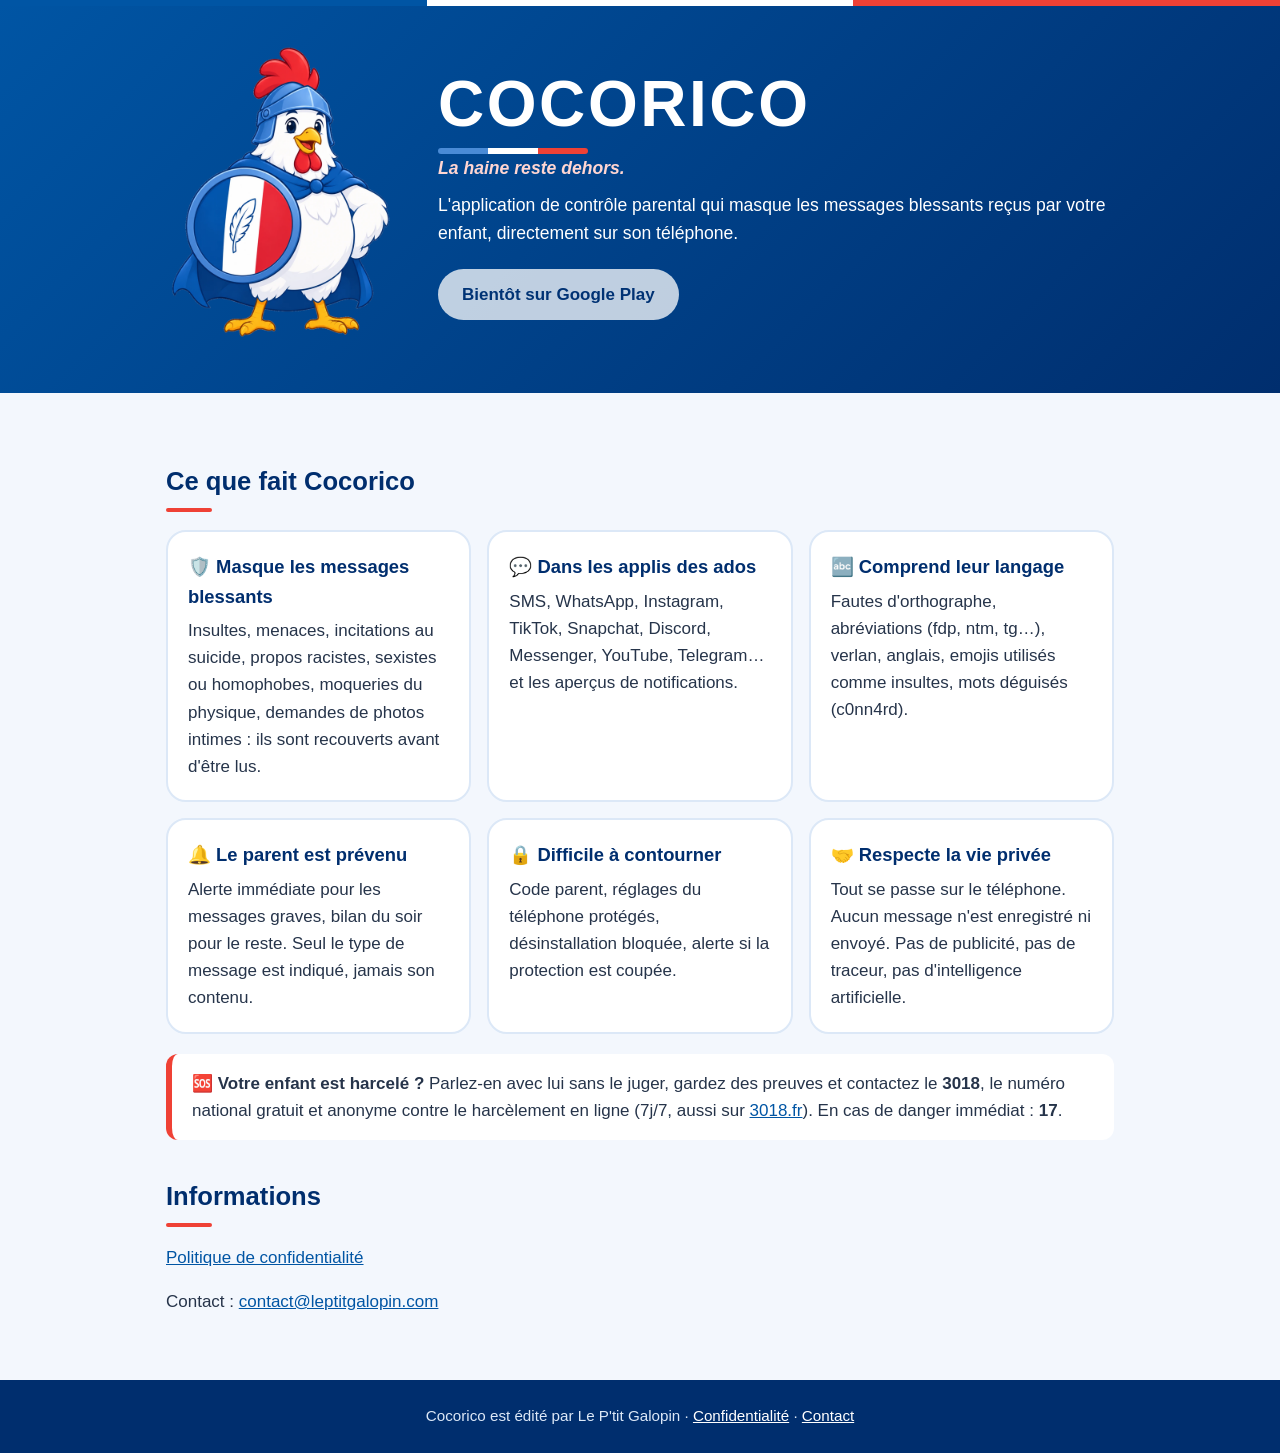
==== index.html @ 808b0e92 "Site Cocorico : accueil et politique de confidentialité" ====
<!doctype html>
<html lang="fr">
<head>
  <meta charset="utf-8">
  <meta name="viewport" content="width=device-width, initial-scale=1">
  <title>Cocorico – La haine reste dehors</title>
  <meta name="description" content="Cocorico est une application de contrôle parental qui masque les insultes, menaces et messages haineux reçus par votre enfant, sans lire ni enregistrer ses conversations.">
  <link rel="icon" type="image/png" href="icone.png">
  <link rel="stylesheet" href="style.css">
</head>
<body>
  <header>
    <div class="bande"><span></span><span></span><span></span></div>
    <div class="entete">
      <img src="coq.png" alt="Le coq de Cocorico, avec son casque et son bouclier bleu-blanc-rouge">
      <div class="titres">
        <h1>COCORICO</h1>
        <div class="trait"><span></span><span></span><span></span></div>
        <p class="slogan">La haine reste dehors.</p>
        <p>L'application de contrôle parental qui masque les messages blessants reçus par votre enfant, directement sur son téléphone.</p>
        <span class="bouton inactif">Bientôt sur Google Play</span>
      </div>
    </div>
  </header>

  <main>
    <h2>Ce que fait Cocorico</h2>
    <div class="cartes">
      <div class="carte">
        <h3>🛡️ Masque les messages blessants</h3>
        <p>Insultes, menaces, incitations au suicide, propos racistes, sexistes ou homophobes, moqueries du physique, demandes de photos intimes : ils sont recouverts avant d'être lus.</p>
      </div>
      <div class="carte">
        <h3>💬 Dans les applis des ados</h3>
        <p>SMS, WhatsApp, Instagram, TikTok, Snapchat, Discord, Messenger, YouTube, Telegram… et les aperçus de notifications.</p>
      </div>
      <div class="carte">
        <h3>🔤 Comprend leur langage</h3>
        <p>Fautes d'orthographe, abréviations (fdp, ntm, tg…), verlan, anglais, emojis utilisés comme insultes, mots déguisés (c0nn4rd).</p>
      </div>
      <div class="carte">
        <h3>🔔 Le parent est prévenu</h3>
        <p>Alerte immédiate pour les messages graves, bilan du soir pour le reste. Seul le type de message est indiqué, jamais son contenu.</p>
      </div>
      <div class="carte">
        <h3>🔒 Difficile à contourner</h3>
        <p>Code parent, réglages du téléphone protégés, désinstallation bloquée, alerte si la protection est coupée.</p>
      </div>
      <div class="carte">
        <h3>🤝 Respecte la vie privée</h3>
        <p>Tout se passe sur le téléphone. Aucun message n'est enregistré ni envoyé. Pas de publicité, pas de traceur, pas d'intelligence artificielle.</p>
      </div>
    </div>

    <div class="encadre aide">
      <strong>🆘 Votre enfant est harcelé ?</strong> Parlez-en avec lui sans le juger, gardez des preuves et contactez le
      <strong>3018</strong>, le numéro national gratuit et anonyme contre le harcèlement en ligne (7j/7, aussi sur
      <a href="https://www.3018.fr" rel="noopener">3018.fr</a>). En cas de danger immédiat : <strong>17</strong>.
    </div>

    <h2>Informations</h2>
    <p><a href="confidentialite.html">Politique de confidentialité</a></p>
    <p>Contact : <a href="mailto:contact@leptitgalopin.com">contact@leptitgalopin.com</a></p>
  </main>

  <footer>
    Cocorico est édité par Le P'tit Galopin · <a href="confidentialite.html">Confidentialité</a> ·
    <a href="mailto:contact@leptitgalopin.com">Contact</a>
  </footer>
</body>
</html>
---- style.css ----
:root {
  --bleu: #0055A4;
  --bleu-nuit: #002E6E;
  --rouge: #EF4135;
  --fond: #F3F7FD;
  --texte: #26344A;
  --pale: #DCE8F7;
}
* { box-sizing: border-box; }
html { -webkit-text-size-adjust: 100%; }
body {
  margin: 0;
  background: var(--fond);
  color: var(--texte);
  font-family: -apple-system, "Segoe UI", Roboto, "Helvetica Neue", Arial, sans-serif;
  font-size: 17px;
  line-height: 1.6;
}
.bande { display: flex; height: 6px; }
.bande span { flex: 1; }
.bande span:nth-child(1) { background: var(--bleu); }
.bande span:nth-child(2) { background: #fff; }
.bande span:nth-child(3) { background: var(--rouge); }
header {
  background: linear-gradient(135deg, var(--bleu), var(--bleu-nuit));
  color: #fff;
}
.entete {
  max-width: 980px;
  margin: 0 auto;
  padding: 40px 16px 48px;
  display: flex;
  align-items: center;
  gap: 32px;
  flex-wrap: wrap;
  justify-content: center;
}
.entete img { width: 240px; max-width: 70%; height: auto; }
.entete .titres { flex: 1 1 320px; }
h1 {
  font-size: clamp(2.4rem, 7vw, 4rem);
  font-weight: 900;
  letter-spacing: .04em;
  margin: 0;
  line-height: 1.05;
}
.slogan { color: #FFD6D2; font-style: italic; font-weight: 700; font-size: 1.35rem; margin: 10px 0 18px; }
.trait { display: flex; width: 150px; height: 6px; border-radius: 3px; overflow: hidden; margin-top: 10px; }
.trait span { flex: 1; }
.trait span:nth-child(1) { background: #4A8BD6; }
.trait span:nth-child(2) { background: #fff; }
.trait span:nth-child(3) { background: var(--rouge); }
.entete p { margin: 0 0 8px; font-size: 1.1rem; }
.bouton {
  display: inline-block;
  margin-top: 14px;
  padding: 12px 24px;
  border-radius: 28px;
  background: #fff;
  color: var(--bleu-nuit);
  font-weight: 700;
  text-decoration: none;
}
.bouton.inactif { opacity: .75; cursor: default; }
main { max-width: 980px; margin: 0 auto; padding: 32px 16px 48px; }
h2 { color: var(--bleu-nuit); font-size: 1.6rem; margin: 36px 0 6px; }
h2::after { content: ""; display: block; width: 46px; height: 4px; background: var(--rouge); border-radius: 2px; margin-top: 6px; }
h3 { color: var(--bleu-nuit); margin: 0 0 6px; font-size: 1.15rem; }
.cartes { display: grid; grid-template-columns: repeat(auto-fit, minmax(260px, 1fr)); gap: 16px; margin-top: 18px; }
.carte { background: #fff; border: 2px solid var(--pale); border-radius: 20px; padding: 20px; }
.carte p { margin: 0; }
.encadre { background: #fff; border-left: 6px solid var(--bleu); border-radius: 12px; padding: 16px 20px; margin: 20px 0; }
.aide { border-left-color: var(--rouge); }
a { color: var(--bleu); }
.politique { background: #fff; border: 2px solid var(--pale); border-radius: 20px; padding: 8px 24px 24px; }
.politique ul { padding-left: 22px; }
footer { background: var(--bleu-nuit); color: #DCE8F7; text-align: center; padding: 24px 16px; font-size: .95rem; }
footer a { color: #fff; }
@media (max-width: 600px) {
  body { font-size: 16px; }
  .entete { padding: 28px 16px 36px; gap: 16px; text-align: center; }
  .trait { margin-left: auto; margin-right: auto; }
}
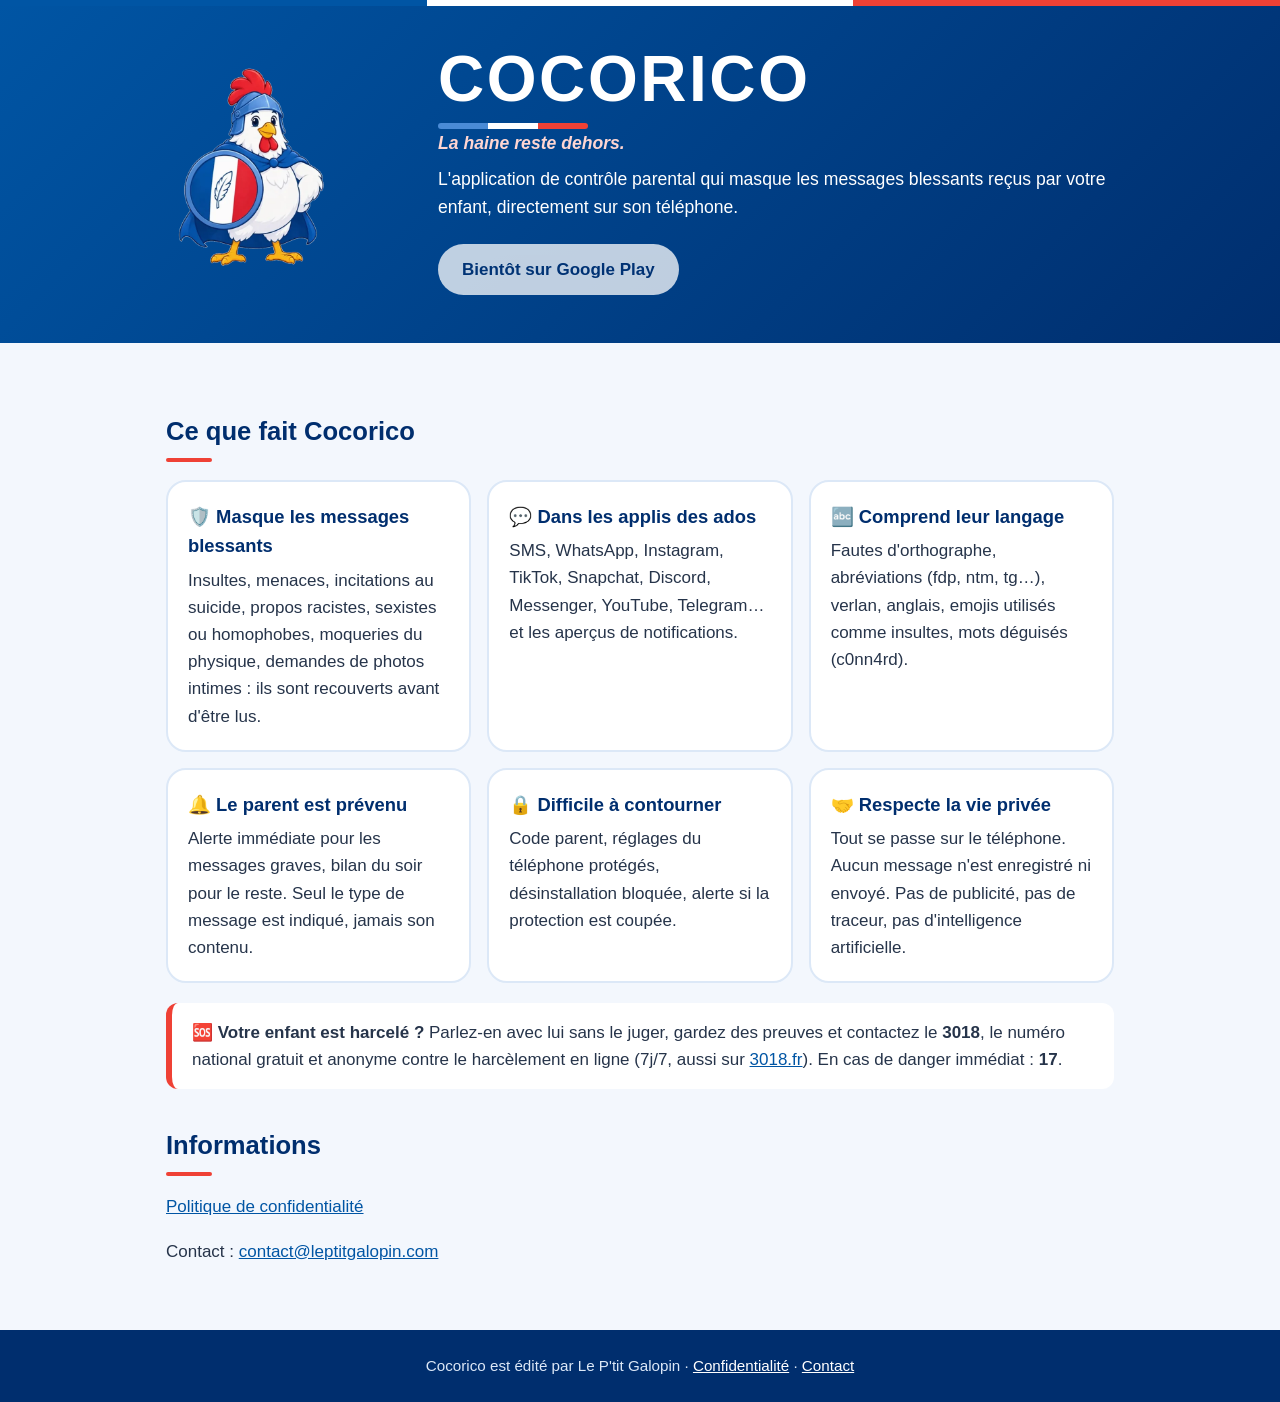
==== commit 3781f43d: "Accueil : coq animé en boucle (image fixe si animations réduites) Co-Authored-By: Claude Opus 5.5 <n" ====
--- a/index.html
+++ b/index.html
@@ -12,7 +12,10 @@
   <header>
     <div class="bande"><span></span><span></span><span></span></div>
     <div class="entete">
-      <img src="coq.png" alt="Le coq de Cocorico, avec son casque et son bouclier bleu-blanc-rouge">
+      <picture>
+        <source srcset="coq.png" media="(prefers-reduced-motion: reduce)">
+        <img src="coq_anime.webp" alt="Le coq de Cocorico, avec son casque et son bouclier bleu-blanc-rouge">
+      </picture>
       <div class="titres">
         <h1>COCORICO</h1>
         <div class="trait"><span></span><span></span><span></span></div>
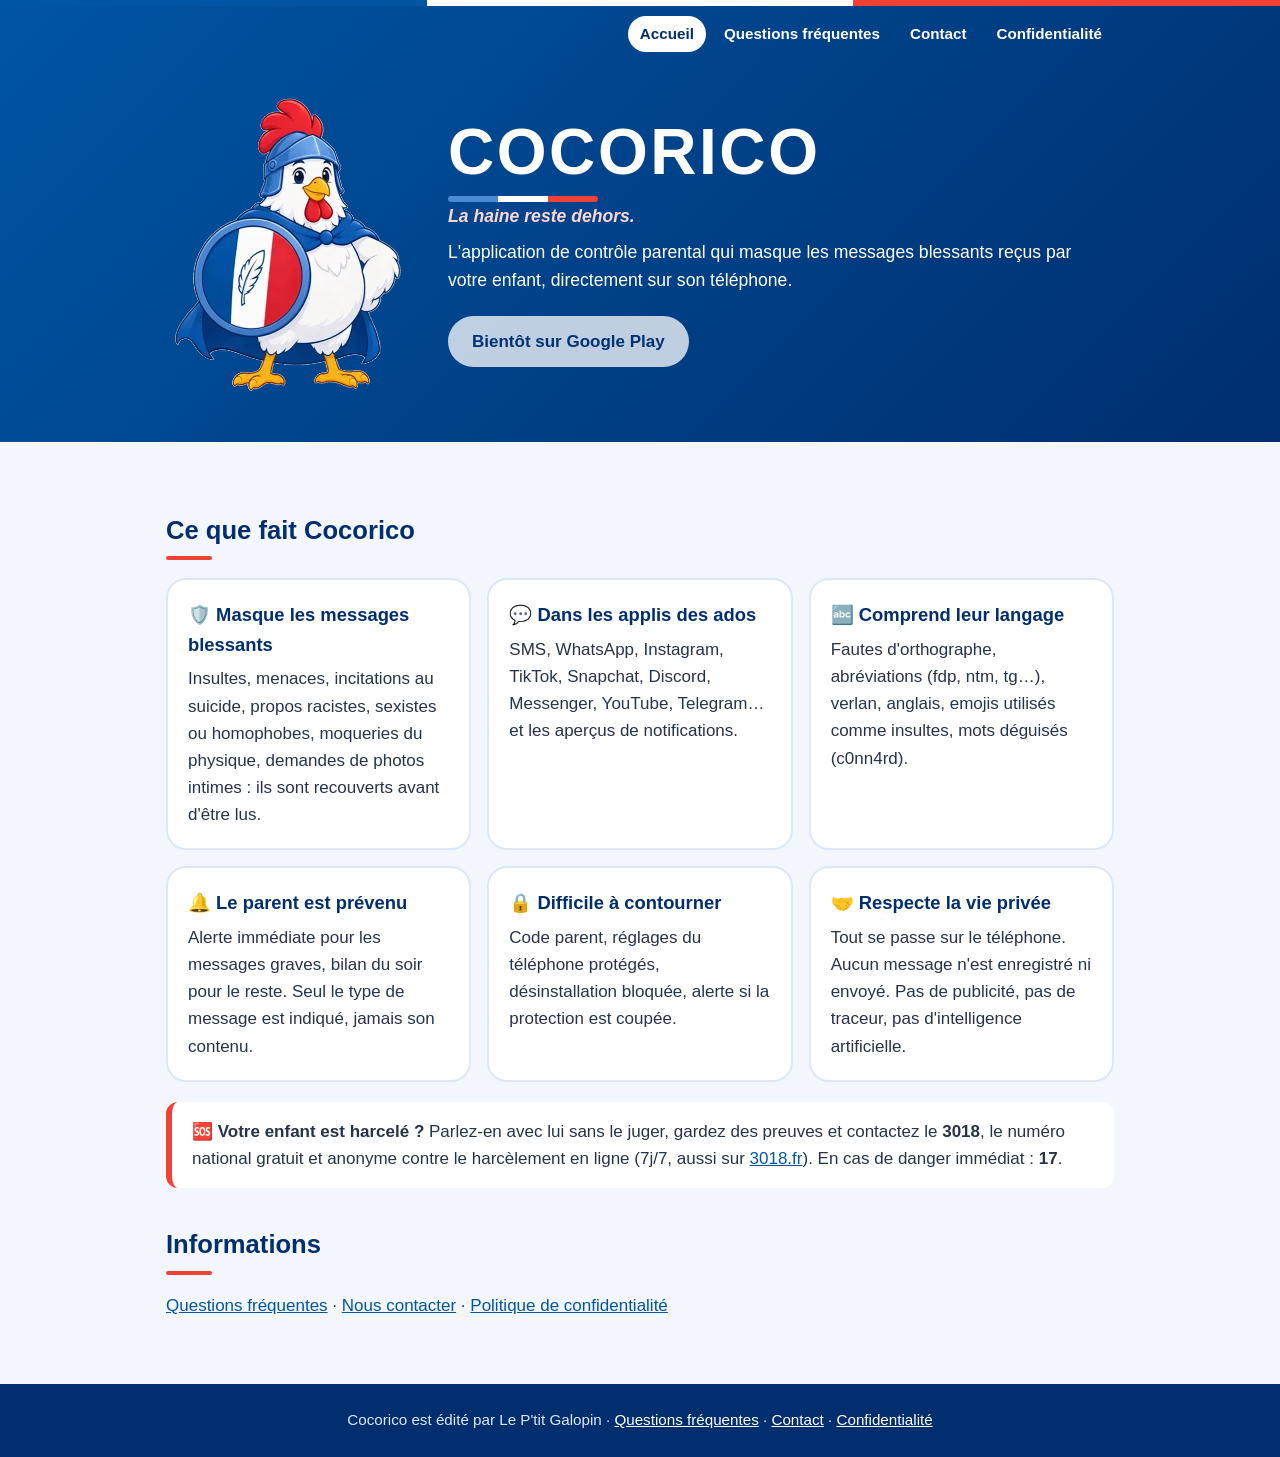
==== commit dad2abe8: "Pages Questions fréquentes et Contact, menu commun Co-Authored-By: Claude Opus 5.5 <noreply@anthropi" ====
--- a/index.html
+++ b/index.html
@@ -11,6 +11,9 @@
 <body>
   <header>
     <div class="bande"><span></span><span></span><span></span></div>
+    <nav class="menu">
+      <a href="./" aria-current="page">Accueil</a><a href="faq.html">Questions fréquentes</a><a href="contact.html">Contact</a><a href="confidentialite.html">Confidentialité</a>
+    </nav>
     <div class="entete">
       <picture>
         <source srcset="coq.png" media="(prefers-reduced-motion: reduce)">
@@ -62,13 +65,12 @@
     </div>
 
     <h2>Informations</h2>
-    <p><a href="confidentialite.html">Politique de confidentialité</a></p>
-    <p>Contact : <a href="mailto:contact@leptitgalopin.com">contact@leptitgalopin.com</a></p>
+    <p><a href="faq.html">Questions fréquentes</a> · <a href="contact.html">Nous contacter</a> · <a href="confidentialite.html">Politique de confidentialité</a></p>
   </main>
 
   <footer>
-    Cocorico est édité par Le P'tit Galopin · <a href="confidentialite.html">Confidentialité</a> ·
-    <a href="mailto:contact@leptitgalopin.com">Contact</a>
+    Cocorico est édité par Le P'tit Galopin · <a href="faq.html">Questions fréquentes</a> · <a href="contact.html">Contact</a> ·
+    <a href="confidentialite.html">Confidentialité</a>
   </footer>
 </body>
 </html>
--- a/style.css
+++ b/style.css
@@ -35,7 +35,8 @@
   flex-wrap: wrap;
   justify-content: center;
 }
-.entete img { width: 240px; max-width: 70%; height: auto; }
+.entete picture { display: block; flex: 0 0 auto; width: 250px; max-width: 72%; }
+.entete img { display: block; width: 100%; height: auto; }
 .entete .titres { flex: 1 1 320px; }
 h1 {
   font-size: clamp(2.4rem, 7vw, 4rem);
@@ -81,3 +82,31 @@
   .entete { padding: 28px 16px 36px; gap: 16px; text-align: center; }
   .trait { margin-left: auto; margin-right: auto; }
 }
+
+/* Menu du haut */
+.menu { max-width: 980px; margin: 0 auto; padding: 10px 16px 0; display: flex; flex-wrap: wrap; justify-content: flex-end; gap: 4px 6px; }
+.menu a { color: #fff; text-decoration: none; font-weight: 600; font-size: .95rem; padding: 6px 12px; border-radius: 18px; }
+.menu a:hover { background: rgba(255,255,255,.14); }
+.menu a[aria-current="page"] { background: #fff; color: var(--bleu-nuit); }
+
+/* Questions fréquentes */
+.faq { display: grid; gap: 10px; }
+.faq details { background: #fff; border: 2px solid var(--pale); border-radius: 16px; padding: 0 20px; }
+.faq summary { cursor: pointer; list-style: none; padding: 16px 0; font-weight: 700; color: var(--bleu-nuit); font-size: 1.08rem; display: flex; gap: 10px; align-items: baseline; }
+.faq summary::-webkit-details-marker { display: none; }
+.faq summary::before { content: "▸"; color: var(--rouge); flex: 0 0 auto; transition: transform .15s; }
+.faq details[open] summary::before { transform: rotate(90deg); }
+.faq details[open] { border-color: #B9D0EE; }
+.faq details p { margin: 0 0 14px; }
+
+/* Contact */
+.adresse { font-size: 1.3rem; font-weight: 700; margin: 0 0 10px; overflow-wrap: anywhere; }
+.carte.lien { display: block; color: inherit; text-decoration: none; transition: border-color .15s, transform .15s; }
+.carte.lien:hover { border-color: var(--bleu); transform: translateY(-2px); }
+.souligne { text-decoration: underline; }
+.note { font-size: .95rem; color: #4B5B73; margin-top: 18px; }
+
+@media (max-width: 600px) {
+  .menu { justify-content: center; }
+  .menu a { font-size: .9rem; padding: 6px 10px; }
+}
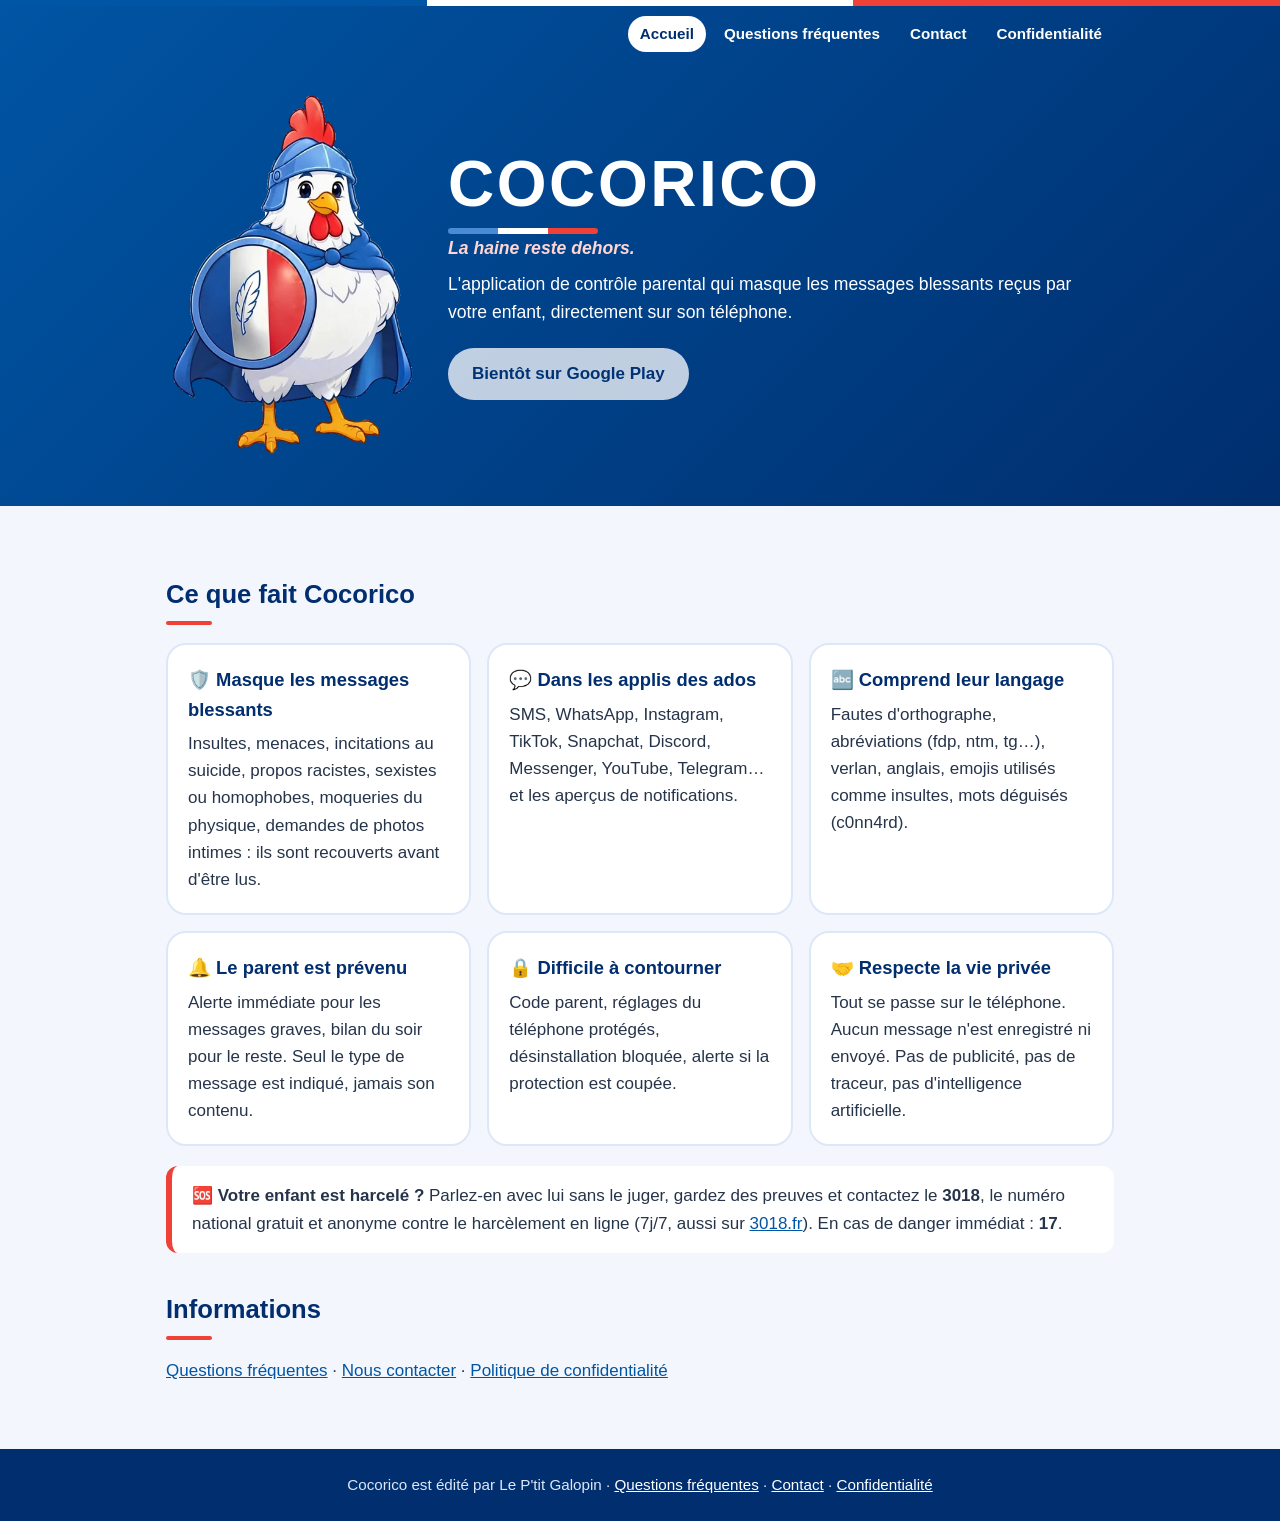
==== commit 7e26a4e5: "Images des coqs : numéro de version pour forcer le rechargement Co-Authored-By: Claude Opus 5.5 <nor" ====
--- a/index.html
+++ b/index.html
@@ -16,8 +16,8 @@
     </nav>
     <div class="entete">
       <picture>
-        <source srcset="coq.png" media="(prefers-reduced-motion: reduce)">
-        <img src="coq_anime.webp" alt="Le coq de Cocorico, avec son casque et son bouclier bleu-blanc-rouge">
+        <source srcset="coq.png?v=2611271" media="(prefers-reduced-motion: reduce)">
+        <img src="coq_anime.webp?v=2611271" alt="Le coq de Cocorico, avec son casque et son bouclier bleu-blanc-rouge">
       </picture>
       <div class="titres">
         <h1>COCORICO</h1>
--- a/style.css
+++ b/style.css
@@ -36,6 +36,7 @@
   justify-content: center;
 }
 .entete picture { display: block; flex: 0 0 auto; width: 250px; max-width: 72%; }
+.entete picture.large { width: 284px; }
 .entete img { display: block; width: 100%; height: auto; }
 .entete .titres { flex: 1 1 320px; }
 h1 {
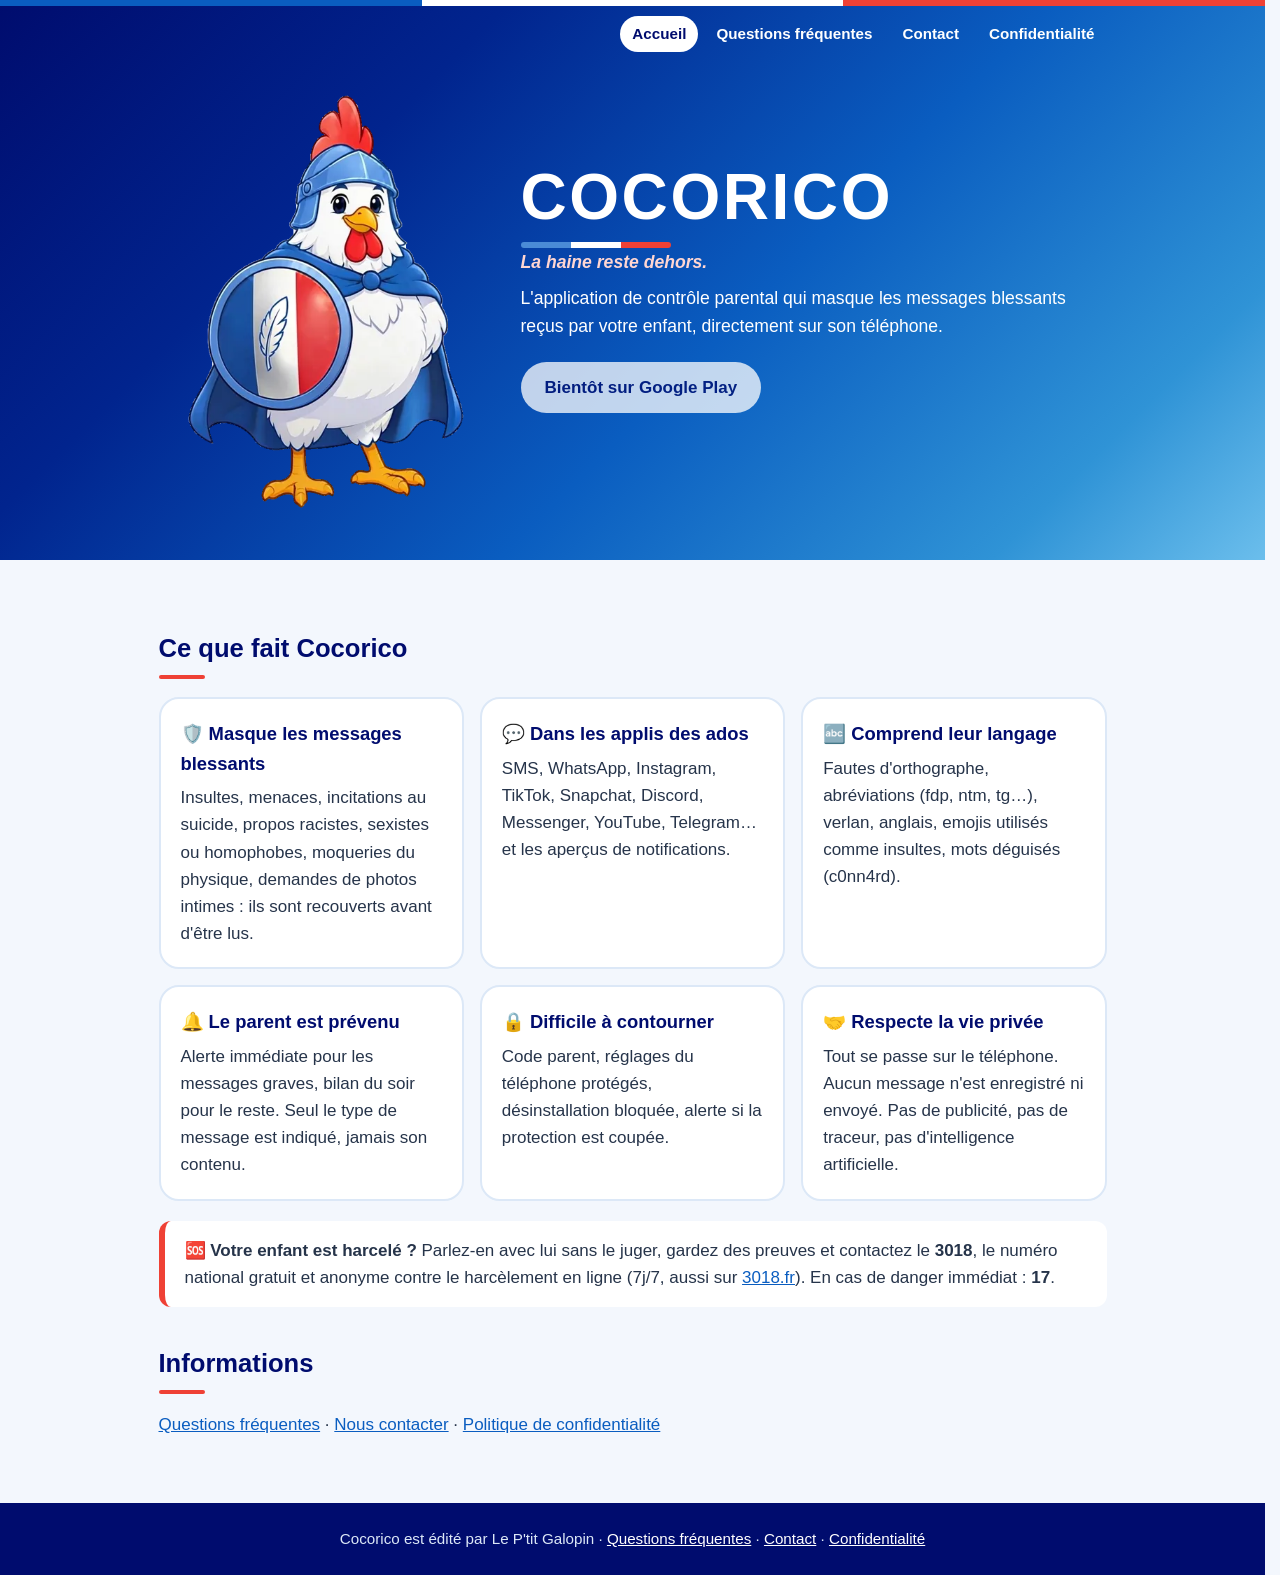
==== commit 85df5a8c: "Feuille de style versionnée Co-Authored-By: Claude Opus 5.5 <noreply@anthropic.com>" ====
--- a/index.html
+++ b/index.html
@@ -6,7 +6,7 @@
   <title>Cocorico – La haine reste dehors</title>
   <meta name="description" content="Cocorico est une application de contrôle parental qui masque les insultes, menaces et messages haineux reçus par votre enfant, sans lire ni enregistrer ses conversations.">
   <link rel="icon" type="image/png" href="icone.png">
-  <link rel="stylesheet" href="style.css">
+  <link rel="stylesheet" href="style.css?v=2611272">
 </head>
 <body>
   <header>
--- a/style.css
+++ b/style.css
@@ -1,13 +1,14 @@
 :root {
-  --bleu: #0055A4;
-  --bleu-nuit: #002E6E;
+  --bleu: #0A5DC0;
+  --bleu-nuit: #000C6E;
+  --ciel: #6BBEEC;
   --rouge: #EF4135;
   --fond: #F3F7FD;
   --texte: #26344A;
   --pale: #DCE8F7;
 }
 * { box-sizing: border-box; }
-html { -webkit-text-size-adjust: 100%; }
+html { -webkit-text-size-adjust: 100%; scrollbar-gutter: stable; overflow-y: scroll; }
 body {
   margin: 0;
   background: var(--fond);
@@ -22,7 +23,7 @@
 .bande span:nth-child(2) { background: #fff; }
 .bande span:nth-child(3) { background: var(--rouge); }
 header {
-  background: linear-gradient(135deg, var(--bleu), var(--bleu-nuit));
+  background: linear-gradient(135deg, #000C6E 0%, #01248E 28%, #0A5DC0 58%, #2F93D6 85%, #6BBEEC 100%);
   color: #fff;
 }
 .entete {
@@ -35,9 +36,8 @@
   flex-wrap: wrap;
   justify-content: center;
 }
-.entete picture { display: block; flex: 0 0 auto; width: 250px; max-width: 72%; }
-.entete picture.large { width: 284px; }
-.entete img { display: block; width: 100%; height: auto; }
+.entete picture { display: block; flex: 0 0 auto; width: 330px; height: 420px; }
+.entete img { display: block; width: 100%; height: 100%; object-fit: contain; object-position: center bottom; }
 .entete .titres { flex: 1 1 320px; }
 h1 {
   font-size: clamp(2.4rem, 7vw, 4rem);
@@ -111,3 +111,14 @@
   .menu { justify-content: center; }
   .menu a { font-size: .9rem; padding: 6px 10px; }
 }
+
+/* Bandeau identique sur toutes les pages */
+@media (min-width: 721px) {
+  .entete { min-height: 508px; flex-wrap: nowrap; }
+  .entete .titres { align-self: flex-start; padding-top: 72px; }
+}
+@media (max-width: 720px) {
+  .entete picture { width: 260px; height: 330px; }
+  .entete .titres { flex-basis: 100%; min-height: 300px; text-align: center; }
+  .trait { margin-left: auto; margin-right: auto; }
+}
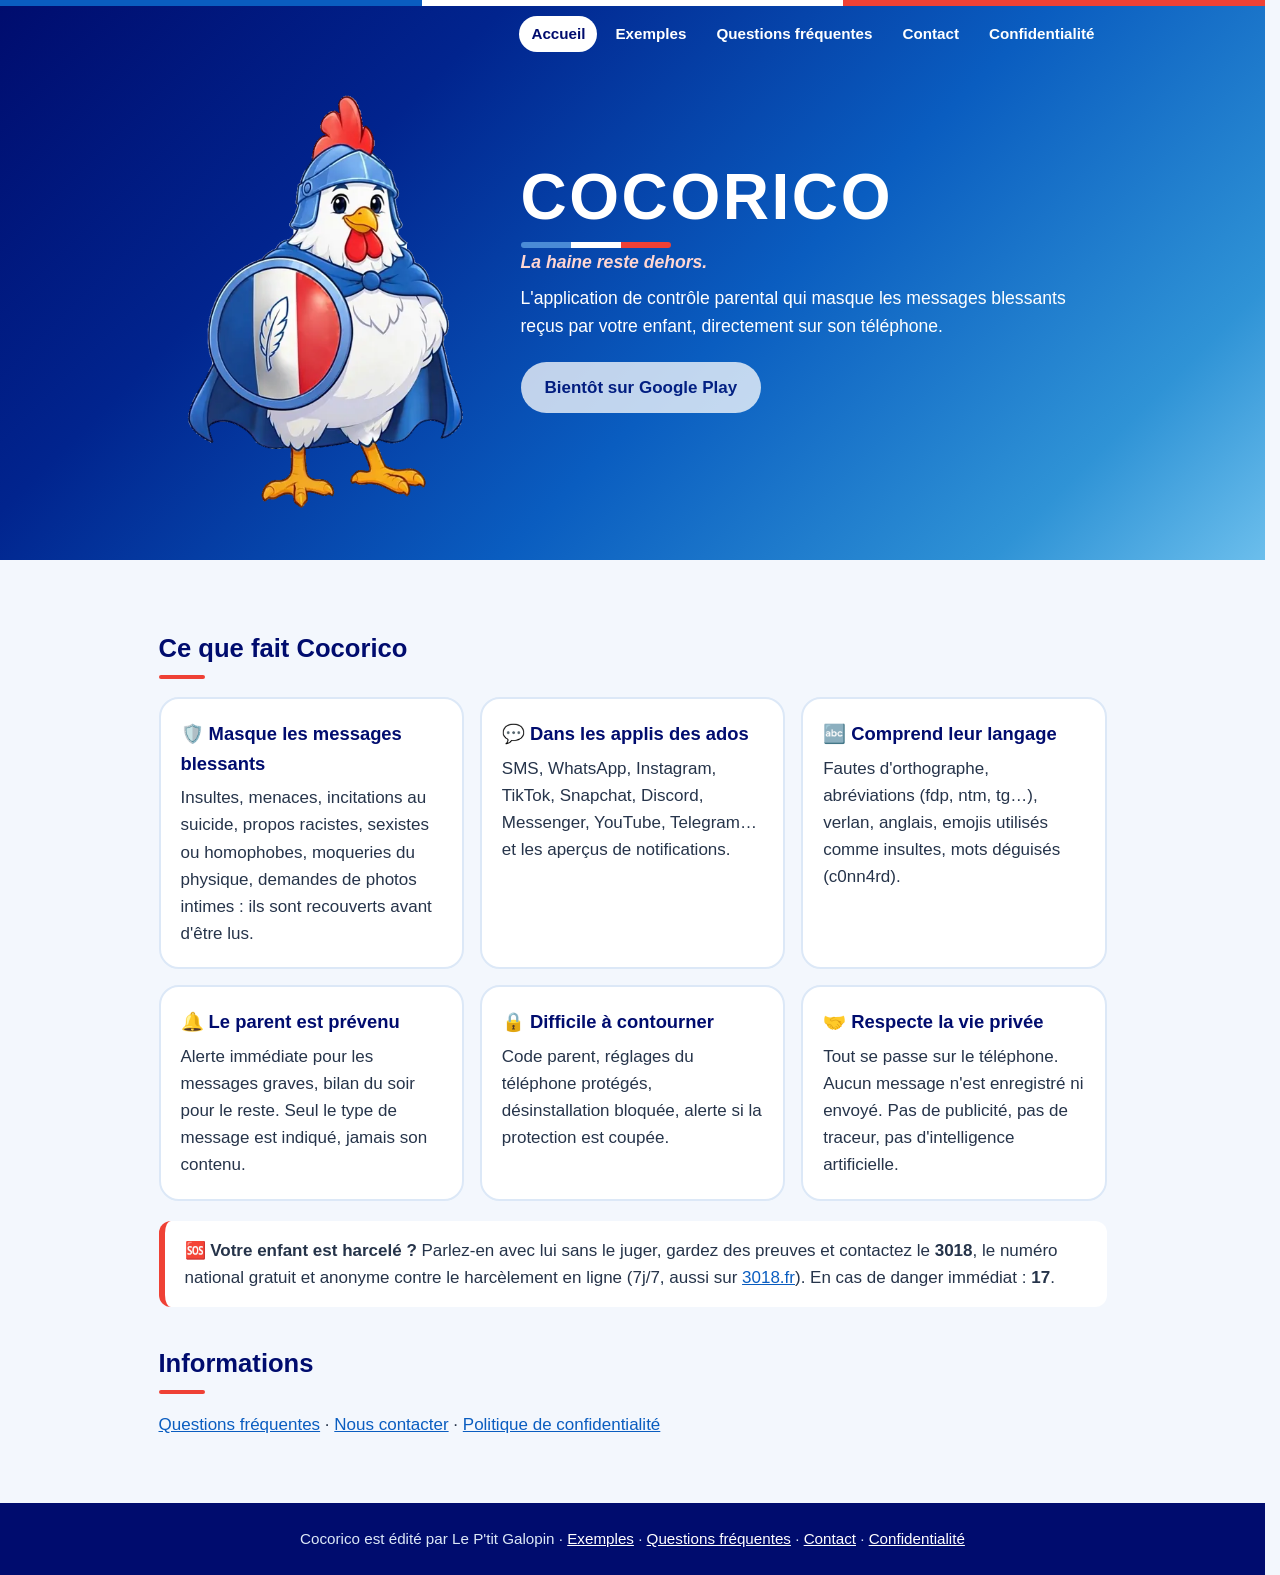
==== commit 620bf220: "Nouvelle page Exemples de situations avec le coq au pigeon Co-Authored-By: Claude Opus 5.5 <noreply@" ====
--- a/index.html
+++ b/index.html
@@ -6,13 +6,13 @@
   <title>Cocorico – La haine reste dehors</title>
   <meta name="description" content="Cocorico est une application de contrôle parental qui masque les insultes, menaces et messages haineux reçus par votre enfant, sans lire ni enregistrer ses conversations.">
   <link rel="icon" type="image/png" href="icone.png">
-  <link rel="stylesheet" href="style.css?v=2611272">
+  <link rel="stylesheet" href="style.css?v=2611274">
 </head>
 <body>
   <header>
     <div class="bande"><span></span><span></span><span></span></div>
     <nav class="menu">
-      <a href="./" aria-current="page">Accueil</a><a href="faq.html">Questions fréquentes</a><a href="contact.html">Contact</a><a href="confidentialite.html">Confidentialité</a>
+      <a href="./" aria-current="page">Accueil</a><a href="exemples.html">Exemples</a><a href="faq.html">Questions fréquentes</a><a href="contact.html">Contact</a><a href="confidentialite.html">Confidentialité</a>
     </nav>
     <div class="entete">
       <picture>
@@ -69,7 +69,7 @@
   </main>
 
   <footer>
-    Cocorico est édité par Le P'tit Galopin · <a href="faq.html">Questions fréquentes</a> · <a href="contact.html">Contact</a> ·
+    Cocorico est édité par Le P'tit Galopin · <a href="exemples.html">Exemples</a> · <a href="faq.html">Questions fréquentes</a> · <a href="contact.html">Contact</a> ·
     <a href="confidentialite.html">Confidentialité</a>
   </footer>
 </body>
--- a/style.css
+++ b/style.css
@@ -122,3 +122,16 @@
   .entete .titres { flex-basis: 100%; min-height: 300px; text-align: center; }
   .trait { margin-left: auto; margin-right: auto; }
 }
+
+/* Exemples de situations */
+.intro { font-size: 1.08rem; }
+.situation { margin-top: 8px; }
+.etapes { display: grid; grid-template-columns: 1fr 1fr 1.35fr; gap: 14px; margin-top: 14px; }
+.etape { background: #fff; border: 2px solid var(--pale); border-radius: 18px; padding: 18px; }
+.etape p { margin: 0; }
+.etape.alerte { background: #F6F9FF; border-color: #B9D0EE; }
+.notif { background: #fff; border-radius: 14px; box-shadow: 0 2px 10px rgba(0,12,110,.12); padding: 10px 14px; margin: 8px 0; font-size: .93rem; line-height: 1.45; }
+.notif strong { display: block; color: var(--bleu-nuit); margin-bottom: 2px; }
+.notif span { color: #4B5B73; }
+.petit { font-size: .92rem; color: #4B5B73; margin-top: 8px !important; }
+@media (max-width: 860px) { .etapes { grid-template-columns: 1fr; } }
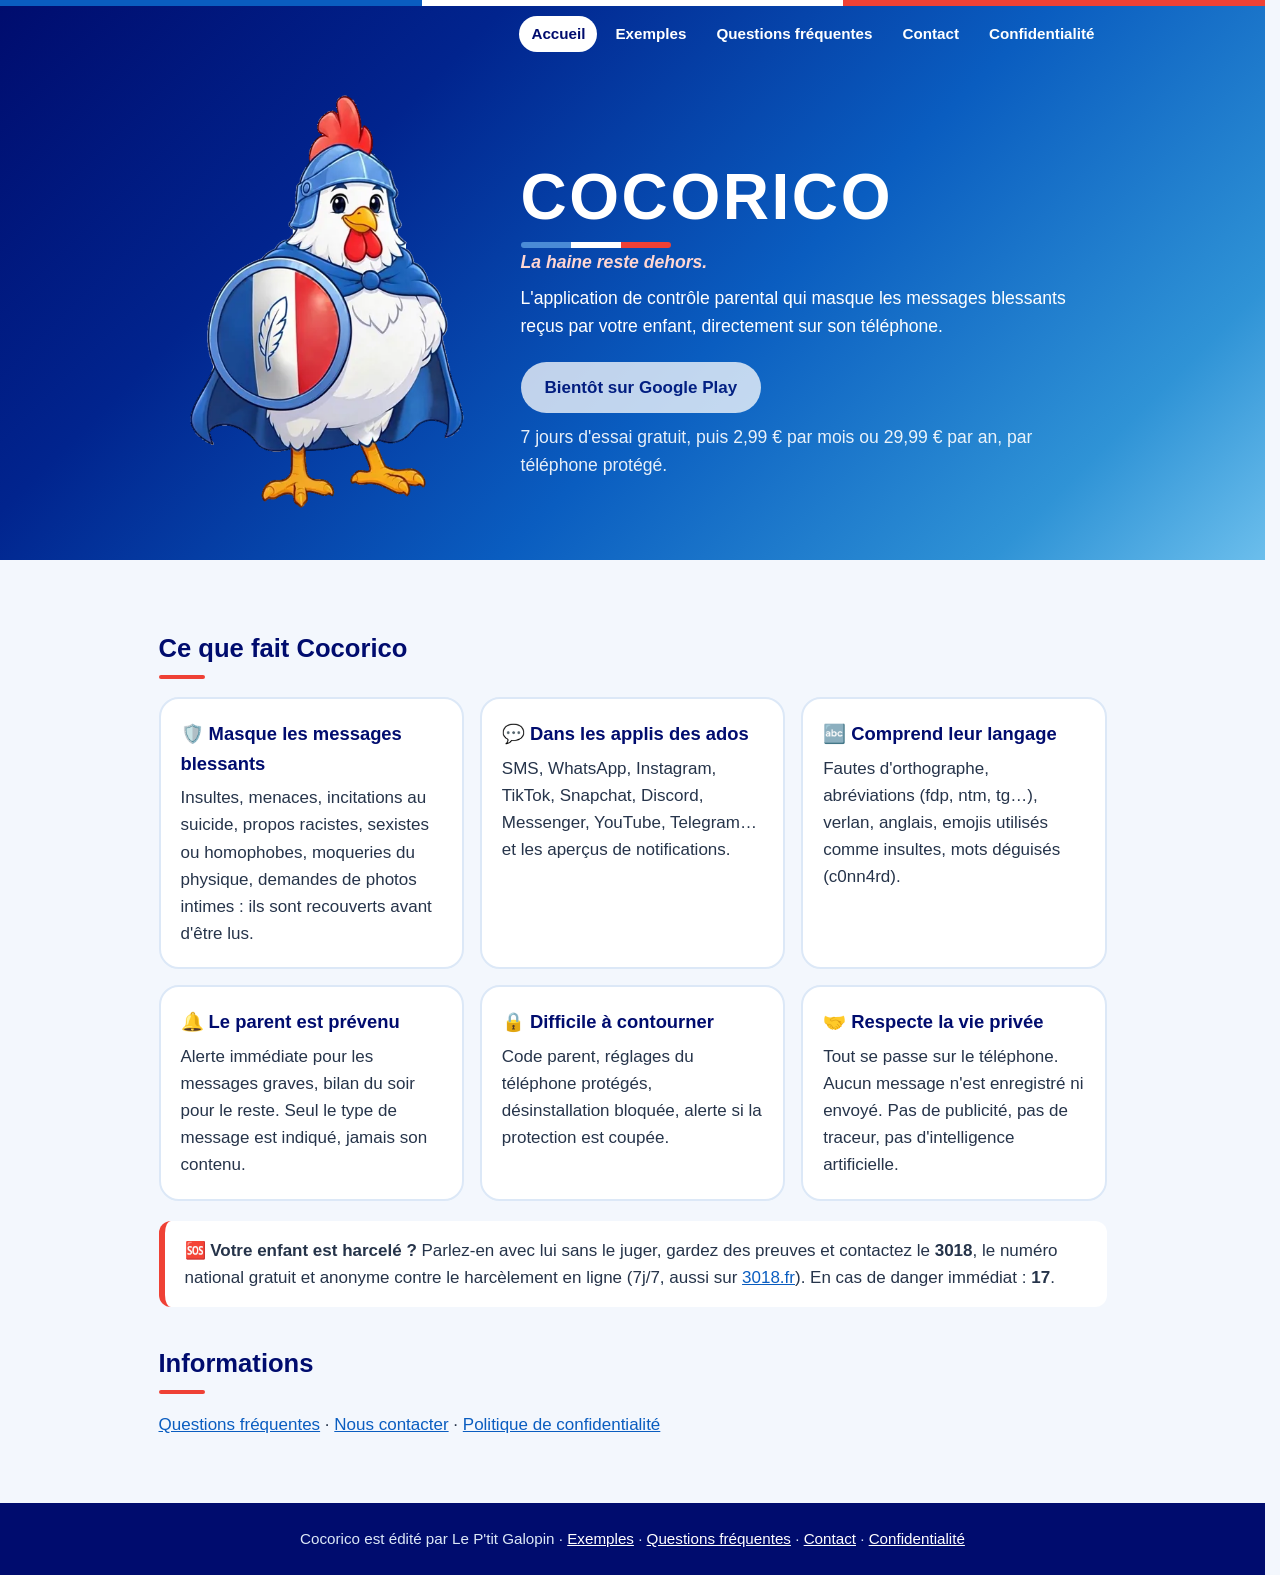
==== commit 00ff09bb: "Abonnement : prix, FAQ et politique de confidentialité Co-Authored-By: Claude Opus 5.5 <noreply@anth" ====
--- a/index.html
+++ b/index.html
@@ -6,7 +6,7 @@
   <title>Cocorico – La haine reste dehors</title>
   <meta name="description" content="Cocorico est une application de contrôle parental qui masque les insultes, menaces et messages haineux reçus par votre enfant, sans lire ni enregistrer ses conversations.">
   <link rel="icon" type="image/png" href="icone.png">
-  <link rel="stylesheet" href="style.css?v=2611274">
+  <link rel="stylesheet" href="style.css?v=2611279">
 </head>
 <body>
   <header>
@@ -25,6 +25,7 @@
         <p class="slogan">La haine reste dehors.</p>
         <p>L'application de contrôle parental qui masque les messages blessants reçus par votre enfant, directement sur son téléphone.</p>
         <span class="bouton inactif">Bientôt sur Google Play</span>
+        <p class="petit-prix">7 jours d'essai gratuit, puis 2,99 € par mois ou 29,99 € par an, par téléphone protégé.</p>
       </div>
     </div>
   </header>
--- a/style.css
+++ b/style.css
@@ -135,3 +135,5 @@
 .notif span { color: #4B5B73; }
 .petit { font-size: .92rem; color: #4B5B73; margin-top: 8px !important; }
 @media (max-width: 860px) { .etapes { grid-template-columns: 1fr; } }
+
+.petit-prix { font-size: .95rem; margin-top: 10px !important; opacity: .9; }
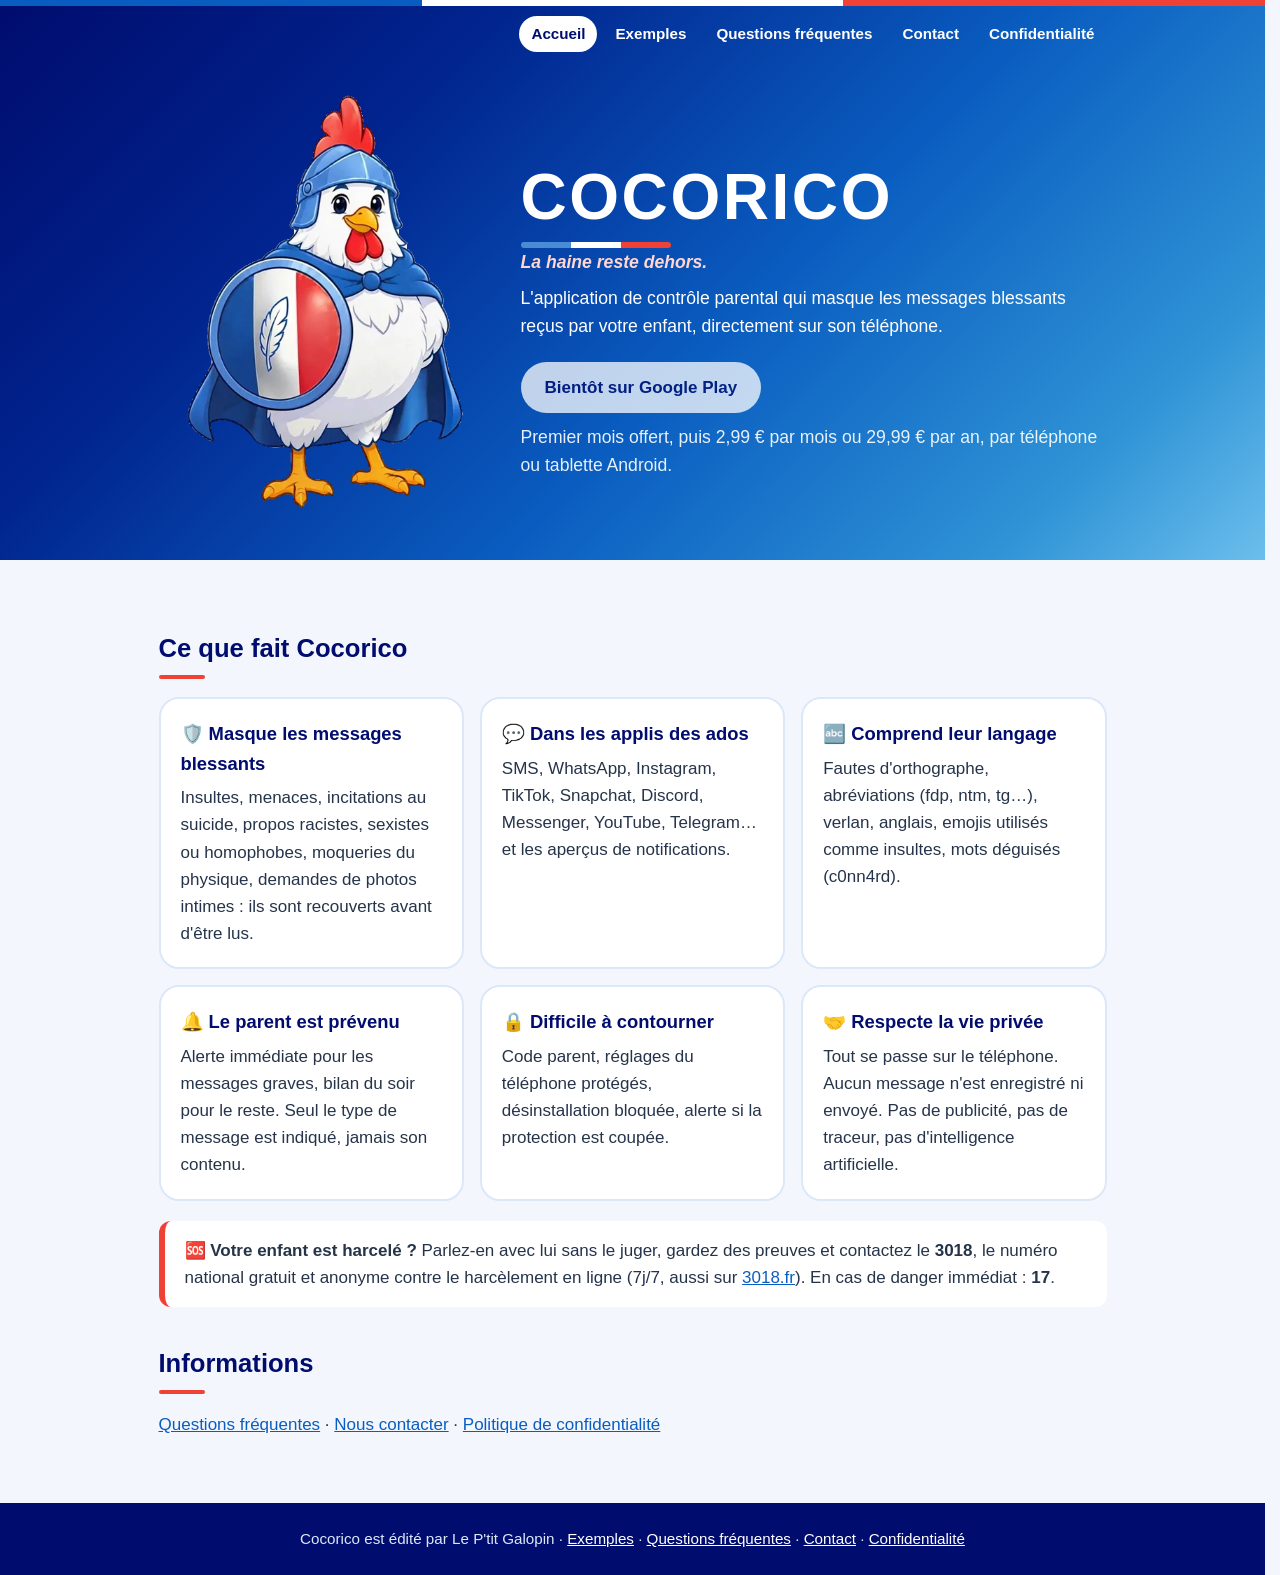
==== commit ba75b802: "Premier mois offert, appareils compatibles Co-Authored-By: Claude Opus 5.5 <noreply@anthropic.com>" ====
--- a/index.html
+++ b/index.html
@@ -6,7 +6,7 @@
   <title>Cocorico – La haine reste dehors</title>
   <meta name="description" content="Cocorico est une application de contrôle parental qui masque les insultes, menaces et messages haineux reçus par votre enfant, sans lire ni enregistrer ses conversations.">
   <link rel="icon" type="image/png" href="icone.png">
-  <link rel="stylesheet" href="style.css?v=2611279">
+  <link rel="stylesheet" href="style.css?v=2611280">
 </head>
 <body>
   <header>
@@ -25,7 +25,7 @@
         <p class="slogan">La haine reste dehors.</p>
         <p>L'application de contrôle parental qui masque les messages blessants reçus par votre enfant, directement sur son téléphone.</p>
         <span class="bouton inactif">Bientôt sur Google Play</span>
-        <p class="petit-prix">7 jours d'essai gratuit, puis 2,99 € par mois ou 29,99 € par an, par téléphone protégé.</p>
+        <p class="petit-prix">Premier mois offert, puis 2,99 € par mois ou 29,99 € par an, par téléphone ou tablette Android.</p>
       </div>
     </div>
   </header>
